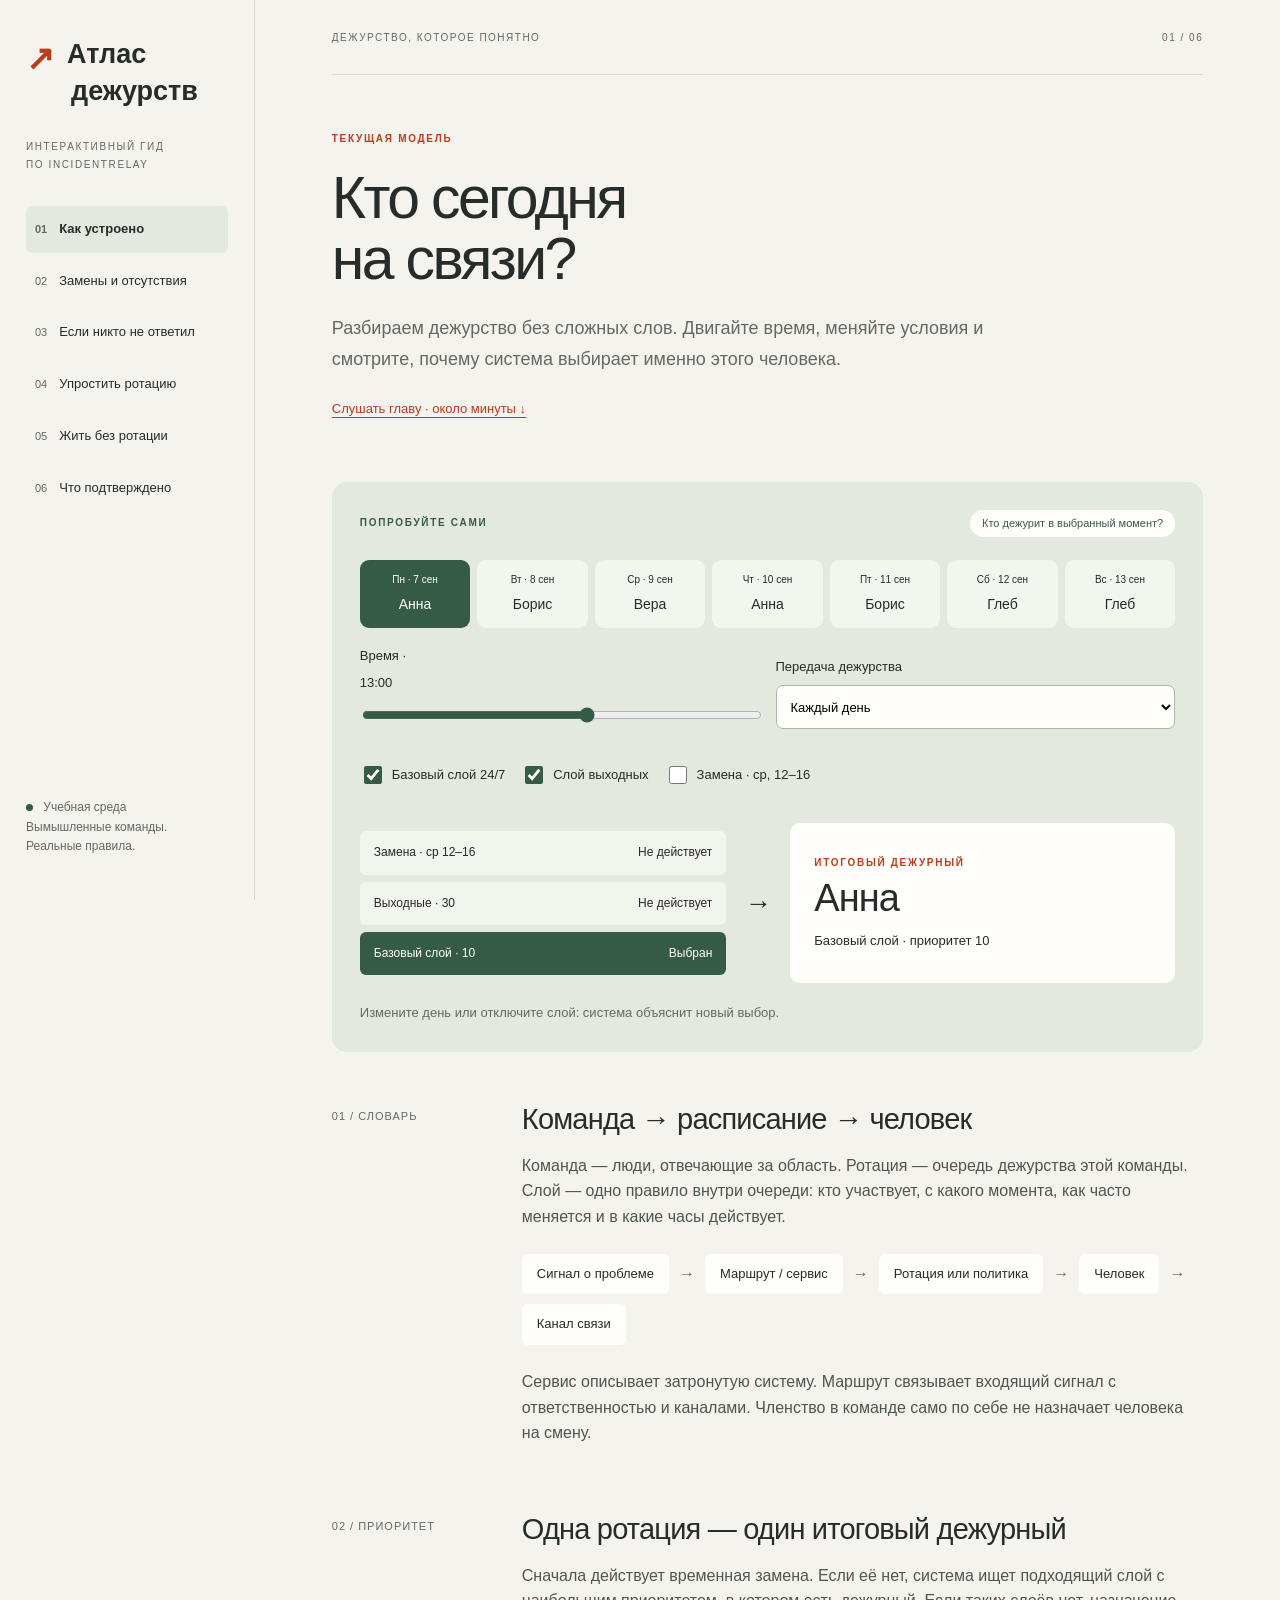
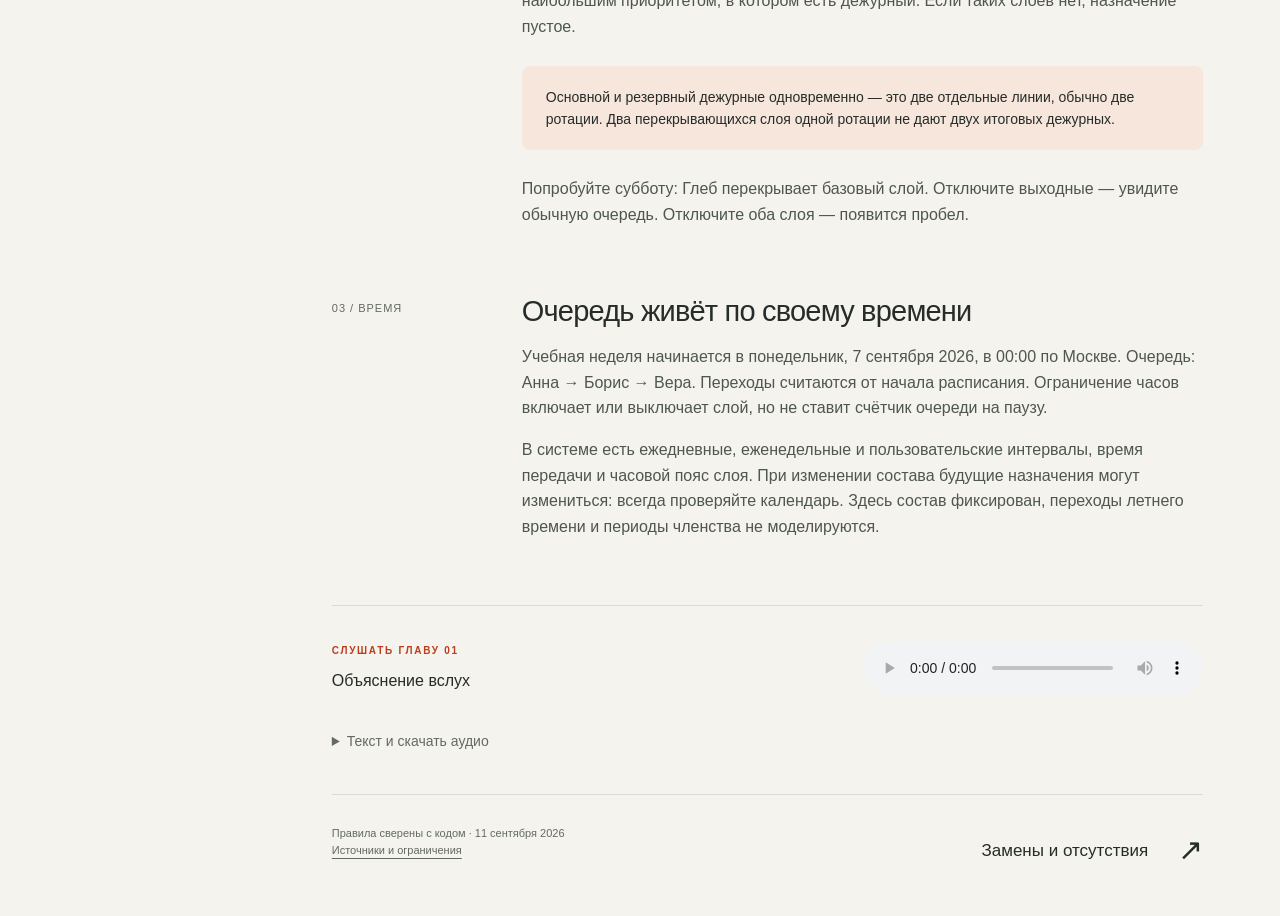
==== index.html @ 666bcbe5 "Build interactive Russian on-call atlas with six chapters and simulation tests" ====
<!doctype html><html lang="ru"><head><meta charset="utf-8"><meta name="viewport" content="width=device-width,initial-scale=1"><meta name="description" content="Разбираем дежурство без сложных слов. Двигайте время, меняйте условия и смотрите, почему система выбирает именно этого человека."><meta name="theme-color" content="#f5f3ed"><title>Как устроено — Атлас дежурств</title><link rel="icon" href="favicon.svg" type="image/svg+xml"><link rel="stylesheet" href="style.css"><script src="model.js" defer></script><script src="app.js" defer></script></head><body data-page="index"><a class="skip" href="#main">Перейти к содержимому</a><aside><a class="brand" href="index.html"><b class="brandmark">↗</b> Атлас<br><span>дежурств</span></a><p class="side-caption">ИНТЕРАКТИВНЫЙ ГИД<br>ПО INCIDENTRELAY</p><nav aria-label="Главы"><a href="index.html" data-page="index"><span>01</span>Как устроено</a><a href="replacements.html" data-page="replacements"><span>02</span>Замены и отсутствия</a><a href="escalation.html" data-page="escalation"><span>03</span>Если никто не ответил</a><a href="simplify.html" data-page="simplify"><span>04</span>Упростить ротацию</a><a href="alternatives.html" data-page="alternatives"><span>05</span>Жить без ротации</a><a href="about.html" data-page="about"><span>06</span>Что подтверждено</a></nav><div class="side-bottom"><span class="dot"></span> Учебная среда<p>Вымышленные команды.<br>Реальные правила.</p></div></aside><main id="main"><header><span>ДЕЖУРСТВО, КОТОРОЕ ПОНЯТНО</span><span>01 / 06</span></header><section class="hero"><p class="eyebrow">ТЕКУЩАЯ МОДЕЛЬ</p><h1>Кто сегодня<br>на связи?</h1><p class="lead">Разбираем дежурство без сложных слов. Двигайте время, меняйте условия и смотрите, почему система выбирает именно этого человека.</p><a class="audiojump" href="#audio">Слушать главу · около минуты ↓</a></section><div id="chapter"></div><section id="audio" class="listen" aria-label="Аудиогид"><div><span class="eyebrow">СЛУШАТЬ ГЛАВУ 01</span><p>Объяснение вслух</p></div><audio controls preload="metadata" src="audio/01.mp3">Аудио доступно по ссылке ниже.</audio><details><summary>Текст и скачать аудио</summary><p>Добро пожаловать в атлас дежурств. Представьте эстафетную палочку: в каждый момент у неё есть один владелец. Команда отвечает на вопрос, чья это область. Ротация отвечает на вопрос, кто сейчас держит палочку. А слой — это правило: например, рабочие часы или выходные. Откройте модель и выберите субботу. Слой выходного дня перекрывает базовое расписание, потому что его приоритет выше. Но это не два дежурных одновременно: на выходе одной ротации один человек. Теперь включите замену и выберите среду, тринадцать часов. На четыре часа палочку получает Илья. После шестнадцати часов система снова следует исходному расписанию. Очередь не начинается заново. Если отключить все подходящие слои и не назначить замену, владельца не будет. Само наличие команды ещё не означает, что кто-то дежурит. Эта модель показывает правила из кода, а имена и даты здесь учебные.</p><a href="audio/01.mp3" download>Скачать MP3</a><p class="muted">Синтезированный голос. Можно читать главу и менять модель во время прослушивания.</p></details></section><footer><p>Правила сверены с кодом · 11 сентября 2026<br><a href="about.html">Источники и ограничения</a></p><a class="next" href="replacements.html">Замены и отсутствия <span>↗</span></a></footer></main></body></html>
---- style.css ----
:root{--paper:#f5f3ed;--ink:#252c29;--muted:#626a63;--line:#d7dcd2;--accent:#bc3c1e;--soft:#f6e6dc;--green:#365b45;--sage:#e4e9df;--white:#fffefa}*{box-sizing:border-box}body{margin:0;background:var(--paper);color:var(--ink);font:16px/1.6 -apple-system,BlinkMacSystemFont,"Segoe UI",sans-serif}a{color:inherit;text-underline-offset:4px}button,input,select{font:inherit}button,a,input,select,summary{touch-action:manipulation}button{cursor:pointer;border:1px solid #abb6a7;background:transparent;color:var(--ink);border-radius:9px;padding:10px 16px;min-height:44px}button:hover{background:var(--sage)}button:disabled{cursor:default;opacity:.5}button.primary{background:var(--ink);border-color:var(--ink);color:var(--white)}button[aria-pressed=true]{background:var(--ink);color:var(--white)}a:focus-visible,button:focus-visible,input:focus-visible,select:focus-visible,summary:focus-visible{outline:3px solid var(--accent);outline-offset:4px}.skip{position:absolute;top:-100px;z-index:9;background:var(--white);padding:12px}.skip:focus{top:8px}aside{position:fixed;inset:0 auto 0 0;width:255px;padding:40px 26px 28px;border-inline-end:1px solid var(--line);display:flex;flex-direction:column}.brand{font-size:27px;font-weight:650;line-height:1.08;text-decoration:none}.brand span{padding-inline-start:45px}.brandmark{float:left;font-size:34px;color:var(--accent);padding-inline-end:13px}.side-caption{font-size:10px;letter-spacing:1.6px;line-height:1.8;color:var(--muted);margin:32px 0}nav{display:grid;gap:5px}nav a{text-decoration:none;border-radius:6px;font-size:13px;padding:13px 9px}nav a span{color:var(--muted);font-size:11px;margin-inline-end:12px}nav a[aria-current=page]{background:var(--sage);font-weight:600}nav a:hover{background:var(--sage)}.side-bottom{margin-top:auto;padding-top:24px;font-size:12px;color:var(--muted)}.dot{display:inline-block;width:7px;height:7px;border-radius:50%;background:var(--green);margin-inline-end:7px}main{margin-inline-start:255px;max-width:1440px;padding:30px 6vw 0}header{display:flex;justify-content:space-between;gap:20px;font-size:10px;letter-spacing:1.5px;color:var(--muted);padding-bottom:28px;border-bottom:1px solid var(--line)}.hero{padding:56px 0 35px}.eyebrow{font-size:10px;letter-spacing:1.7px;font-weight:650;color:var(--accent)}h1{font-size:clamp(40px,4.6vw,72px);font-weight:500;line-height:1.04;letter-spacing:-2.6px;margin:20px 0 24px}h2{font-size:29px;font-weight:500;letter-spacing:-.8px;line-height:1.2;margin:0 0 16px}h3{font-size:18px;font-weight:600;margin:0 0 8px}p{margin:0 0 16px}.lead{max-width:710px;font-size:18px;line-height:1.7;color:var(--muted)}.lab{background:var(--sage);border-radius:15px;padding:28px;margin:12px 0 50px}.lab-top{display:flex;align-items:center;justify-content:space-between;gap:14px;margin-bottom:23px}.lab-top .eyebrow{color:var(--green)}.pill{background:var(--white);border-radius:100px;padding:5px 12px;font-size:11px;color:var(--green)}.controls{display:flex;align-items:end;gap:16px;flex-wrap:wrap;margin:18px 0 24px}.controls label{font-size:13px;display:grid;gap:7px;flex:1;min-width:130px}.controls label.check{display:flex;align-items:center;min-height:44px;flex:none}.controls select,.controls input[type=number]{width:100%;background:var(--white);border:1px solid #abb6a7;border-radius:7px;padding:10px;min-height:44px}.controls input[type=range]{accent-color:var(--green);width:100%;min-height:24px}.controls input[type=checkbox]{accent-color:var(--green);width:18px;height:18px}.week{display:grid;grid-template-columns:repeat(7,1fr);gap:7px}.day{display:grid;gap:5px;min-width:0;padding:12px 4px;border:0;background:#f3f5ef}.day small{font-size:10px}.day b{font-size:14px;font-weight:500}.day[aria-pressed=true]{background:var(--green)}.decision{display:grid;grid-template-columns:1fr 32px 1.05fr;align-items:center;gap:16px;margin:26px 0 20px}.layers{display:grid;gap:7px}.layer{padding:12px 14px;border-radius:6px;background:#f2f4ee;font-size:12px;display:flex;justify-content:space-between;gap:12px}.layer.winner{background:var(--green);color:white}.arrow{font-size:27px;text-align:center}.result{padding:24px;background:var(--white);border-radius:10px;min-height:160px;display:flex;flex-direction:column;justify-content:center}.result .name{font-size:38px;line-height:1.2;letter-spacing:-1px;margin:5px 0 10px}.result p{font-size:13px;margin:0}.avatar{display:inline-flex;width:36px;height:36px;align-items:center;justify-content:center;border-radius:50%;background:var(--soft);color:var(--accent);font-weight:500;font-size:14px;margin-inline-end:10px}.hint{font-size:13px;color:var(--muted);margin-bottom:0}.explain{display:grid;grid-template-columns:160px 1fr;gap:30px;margin:50px 0}.explain .step{font-size:11px;letter-spacing:1px;color:var(--muted);padding-top:6px}.prose{max-width:730px}.prose p{color:#4d574f}.callout{padding:20px 24px;background:var(--soft);border-radius:8px;font-size:14px;margin:26px 0}.flow{display:flex;align-items:center;gap:10px;flex-wrap:wrap;margin:24px 0}.flow span{background:var(--white);padding:10px 15px;border-radius:6px;font-size:13px}.flow i{font-style:normal;color:var(--muted)}.bar{display:flex;min-height:76px;gap:3px;margin:10px 0}.segment{display:flex;flex-direction:column;justify-content:center;align-items:center;background:var(--green);color:white;min-width:0;font-size:13px;text-align:center;padding:8px 1px}.segment.override{background:var(--accent)}.segment small{font-size:10px}.ticks{display:flex;justify-content:space-between;font-size:11px;color:var(--muted)}.status{background:var(--white);border-radius:9px;padding:22px;margin:20px 0}.status h3{font-size:26px;font-weight:500;letter-spacing:-.5px}.bad{color:#a73220}.good{color:var(--green)}.steps{display:grid;grid-template-columns:repeat(3,1fr);gap:10px}.target{background:#f3f5ef;padding:20px 15px;border-radius:8px}.target.active{background:var(--green);color:white}.target small{display:block;margin-bottom:12px}.target b{font-size:21px;font-weight:500}.eventlog{font-size:13px;max-height:220px;overflow:auto;list-style:none;padding:0;margin:22px 0 0}.eventlog li{padding:9px 0;border-top:1px solid #c7cfc2}.eventlog time{display:inline-block;min-width:62px;font-variant-numeric:tabular-nums}.actionrow{display:flex;gap:10px;flex-wrap:wrap;margin-top:20px}.tablewrap{overflow:auto}table{width:100%;border-collapse:collapse;text-align:left;font-size:13px;min-width:460px}th,td{padding:14px 12px;border-bottom:1px solid var(--line);vertical-align:top}th{font-weight:600}.loadrow{display:flex;gap:10px;flex-wrap:wrap;margin:25px 0}.job{padding:13px 19px;border-radius:7px;background:var(--white);font-size:13px}.job.wait{background:var(--soft);color:var(--accent)}.listen{border-top:1px solid var(--line);padding:30px 0;display:flex;flex-wrap:wrap;align-items:center;gap:20px;justify-content:space-between}.listen p{margin:6px 0}.listen audio{width:min(100%,340px)}details{width:100%;font-size:14px}summary{cursor:pointer;min-height:44px;padding:10px 0;color:var(--muted)}details p{max-width:760px;padding:12px 0}.muted{color:var(--muted);font-size:12px}footer{padding:30px 0 40px;border-top:1px solid var(--line);display:flex;gap:25px;justify-content:space-between;font-size:11px;color:var(--muted)}.next{font-size:17px;display:flex;align-items:center;gap:30px;text-decoration:none;color:var(--ink)}.next span{font-size:30px}.source{overflow-wrap:anywhere}code{font-size:12px;background:var(--sage);padding:2px 4px;border-radius:3px}ul{padding-inline-start:20px}li{margin-bottom:8px}@media(min-width:1600px){main{padding-inline:90px}}@media(max-width:1050px){aside{width:210px;padding:30px 18px}main{margin-inline-start:210px;padding-inline:4vw}.explain{grid-template-columns:100px 1fr;gap:20px}.week{gap:3px}.day b{font-size:12px}}@media(max-width:780px){aside{position:static;width:auto;padding:22px 22px 12px;border:0}.brand{font-size:23px}.brand br{display:none}.brand span{padding:0}.brandmark{font-size:26px}.side-caption,.side-bottom{display:none}nav{display:flex;overflow:auto;margin-top:20px;gap:6px;padding-bottom:6px}nav a{white-space:nowrap;padding:11px;font-size:12px}main{margin:0;padding:12px 22px 0}header{font-size:8px;padding-bottom:17px}.hero{padding-top:34px}h1{font-size:49px}.lead{font-size:16px}.lab{padding:20px;margin-bottom:32px}.explain{grid-template-columns:1fr;gap:10px;margin:36px 0}.decision{grid-template-columns:1fr 24px 1fr;gap:8px}.result{padding:15px}.result .name{font-size:31px}.layer{padding:10px;font-size:11px}.week{grid-template-columns:repeat(7,minmax(0,1fr))}.day{padding:10px 0;font-size:12px}.day b{font-size:10px}.steps{gap:6px}.target{padding:15px 10px}.target b{font-size:17px}footer{flex-direction:column}.next{justify-content:space-between}h2{font-size:25px}}@media(max-width:400px){h1{font-size:41px;letter-spacing:-1.8px}main{padding-inline:16px}.lab{padding:14px}.decision{grid-template-columns:1fr}.arrow{transform:rotate(90deg);line-height:1}.result{min-height:110px}.day small{font-size:9px}.target b{font-size:15px}.lab-top{align-items:start}.pill{font-size:10px}.controls{gap:12px}}@media(prefers-reduced-motion:no-preference){button,a{transition:background .15s,color .15s}}@media print{aside,audio,.controls,.actionrow{display:none}main{margin:0;padding:0}.lab{break-inside:avoid}body{background:white}}
[hidden]{display:none!important}
.prose,.explain>div{min-width:0}.controls label.check{max-width:100%;min-width:0}.controls input[type=checkbox]{flex-shrink:0}@media(max-width:780px){.brand span{margin-inline-start:6px}}
.steps{grid-template-columns:repeat(3,minmax(0,1fr))}.target{min-width:0}.target small{overflow-wrap:anywhere}@media(max-width:400px){.target small{font-size:11px}}

.audiojump{display:inline-block;color:var(--accent);font-size:13px;min-height:44px;padding-top:8px}
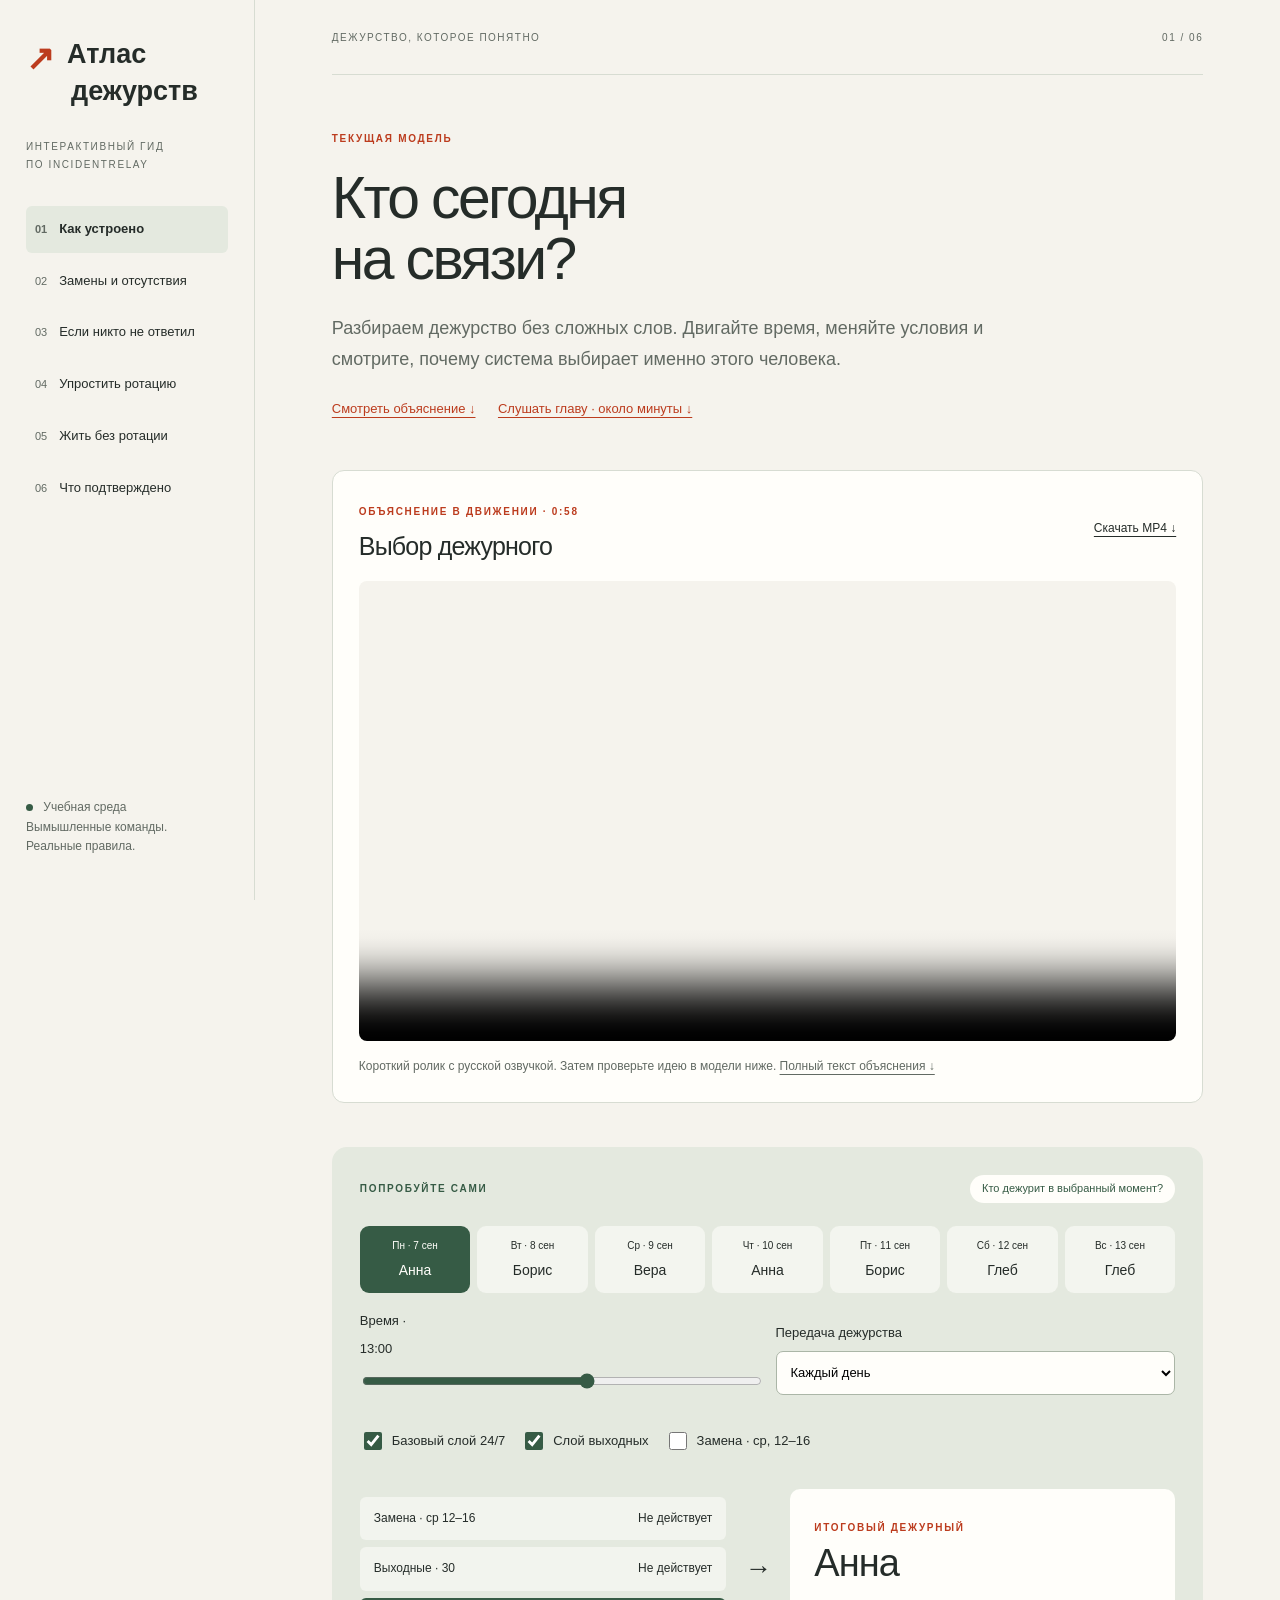
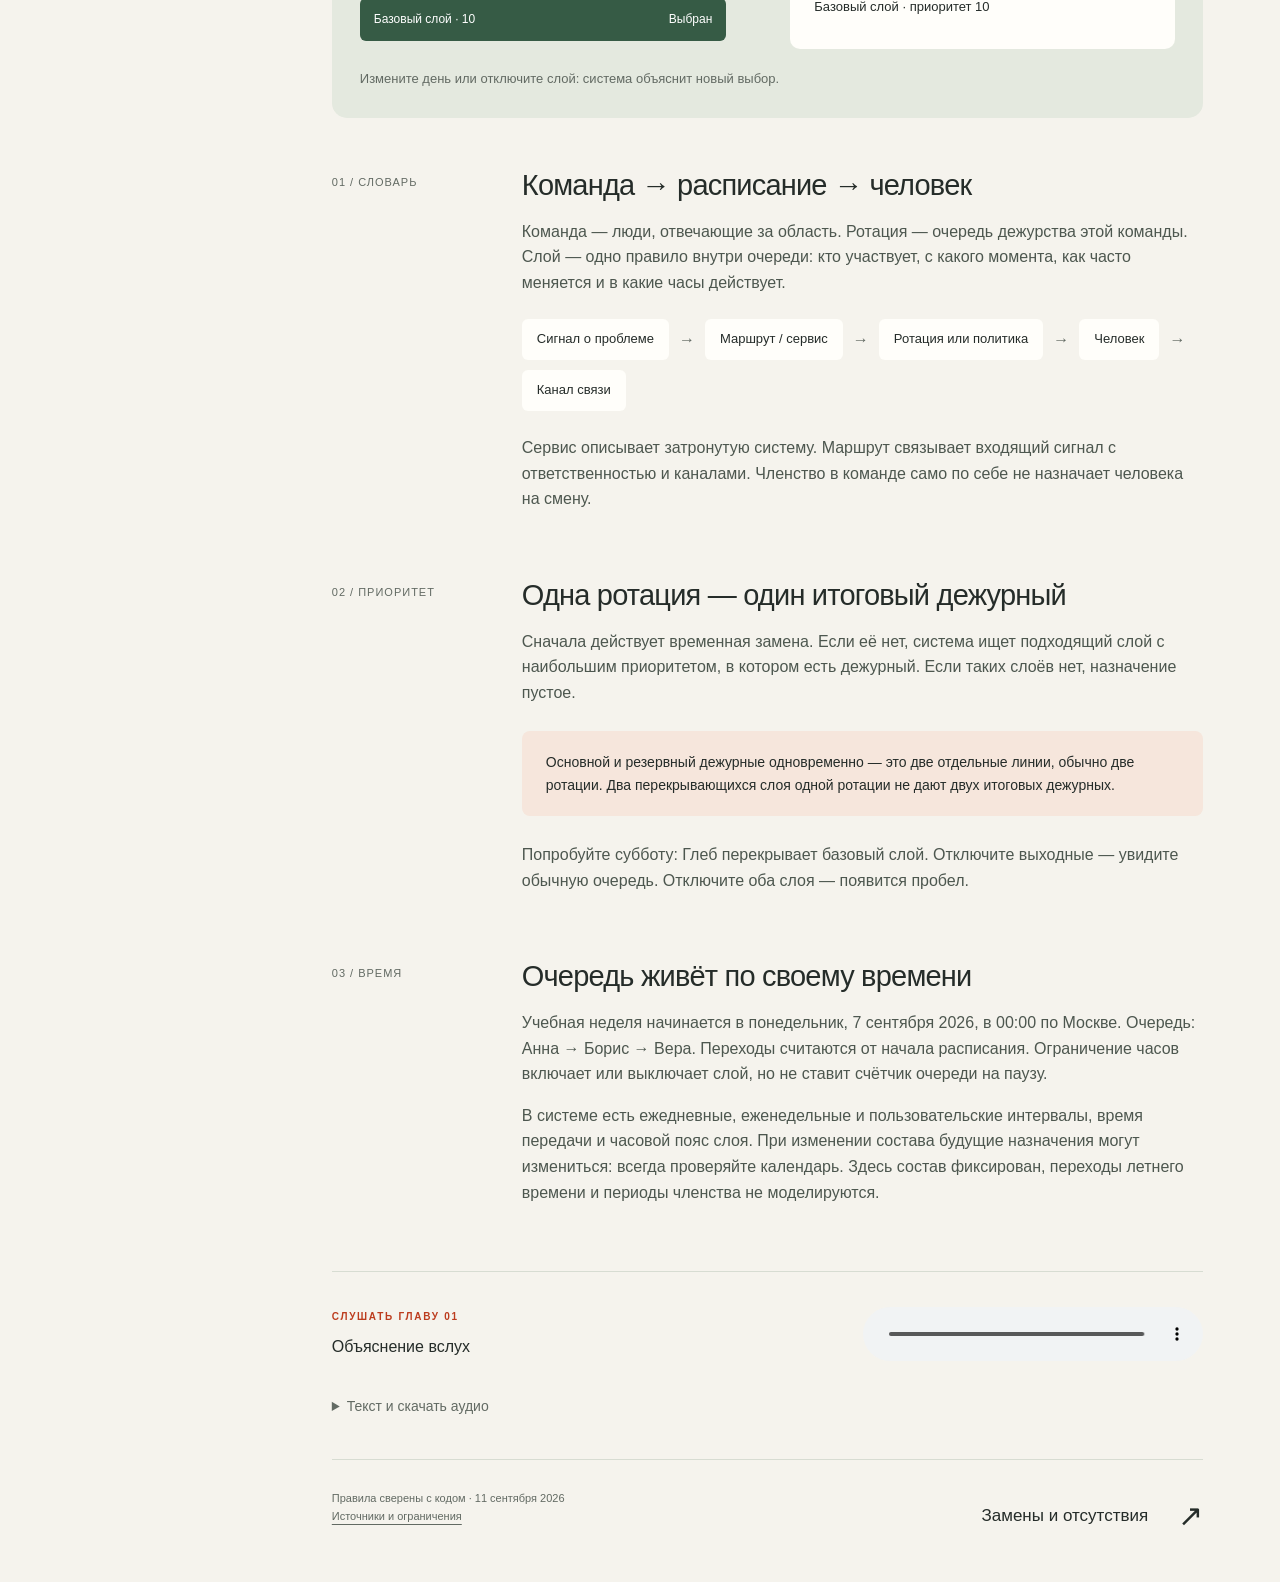
==== commit 8f420075: "Embed three narrated concept videos in the atlas" ====
--- a/index.html
+++ b/index.html
@@ -1 +1 @@
-<!doctype html><html lang="ru"><head><meta charset="utf-8"><meta name="viewport" content="width=device-width,initial-scale=1"><meta name="description" content="Разбираем дежурство без сложных слов. Двигайте время, меняйте условия и смотрите, почему система выбирает именно этого человека."><meta name="theme-color" content="#f5f3ed"><title>Как устроено — Атлас дежурств</title><link rel="icon" href="favicon.svg" type="image/svg+xml"><link rel="stylesheet" href="style.css"><script src="model.js" defer></script><script src="app.js" defer></script></head><body data-page="index"><a class="skip" href="#main">Перейти к содержимому</a><aside><a class="brand" href="index.html"><b class="brandmark">↗</b> Атлас<br><span>дежурств</span></a><p class="side-caption">ИНТЕРАКТИВНЫЙ ГИД<br>ПО INCIDENTRELAY</p><nav aria-label="Главы"><a href="index.html" data-page="index"><span>01</span>Как устроено</a><a href="replacements.html" data-page="replacements"><span>02</span>Замены и отсутствия</a><a href="escalation.html" data-page="escalation"><span>03</span>Если никто не ответил</a><a href="simplify.html" data-page="simplify"><span>04</span>Упростить ротацию</a><a href="alternatives.html" data-page="alternatives"><span>05</span>Жить без ротации</a><a href="about.html" data-page="about"><span>06</span>Что подтверждено</a></nav><div class="side-bottom"><span class="dot"></span> Учебная среда<p>Вымышленные команды.<br>Реальные правила.</p></div></aside><main id="main"><header><span>ДЕЖУРСТВО, КОТОРОЕ ПОНЯТНО</span><span>01 / 06</span></header><section class="hero"><p class="eyebrow">ТЕКУЩАЯ МОДЕЛЬ</p><h1>Кто сегодня<br>на связи?</h1><p class="lead">Разбираем дежурство без сложных слов. Двигайте время, меняйте условия и смотрите, почему система выбирает именно этого человека.</p><a class="audiojump" href="#audio">Слушать главу · около минуты ↓</a></section><div id="chapter"></div><section id="audio" class="listen" aria-label="Аудиогид"><div><span class="eyebrow">СЛУШАТЬ ГЛАВУ 01</span><p>Объяснение вслух</p></div><audio controls preload="metadata" src="audio/01.mp3">Аудио доступно по ссылке ниже.</audio><details><summary>Текст и скачать аудио</summary><p>Добро пожаловать в атлас дежурств. Представьте эстафетную палочку: в каждый момент у неё есть один владелец. Команда отвечает на вопрос, чья это область. Ротация отвечает на вопрос, кто сейчас держит палочку. А слой — это правило: например, рабочие часы или выходные. Откройте модель и выберите субботу. Слой выходного дня перекрывает базовое расписание, потому что его приоритет выше. Но это не два дежурных одновременно: на выходе одной ротации один человек. Теперь включите замену и выберите среду, тринадцать часов. На четыре часа палочку получает Илья. После шестнадцати часов система снова следует исходному расписанию. Очередь не начинается заново. Если отключить все подходящие слои и не назначить замену, владельца не будет. Само наличие команды ещё не означает, что кто-то дежурит. Эта модель показывает правила из кода, а имена и даты здесь учебные.</p><a href="audio/01.mp3" download>Скачать MP3</a><p class="muted">Синтезированный голос. Можно читать главу и менять модель во время прослушивания.</p></details></section><footer><p>Правила сверены с кодом · 11 сентября 2026<br><a href="about.html">Источники и ограничения</a></p><a class="next" href="replacements.html">Замены и отсутствия <span>↗</span></a></footer></main></body></html>+<!doctype html><html lang="ru"><head><meta charset="utf-8"><meta name="viewport" content="width=device-width,initial-scale=1"><meta name="description" content="Разбираем дежурство без сложных слов. Двигайте время, меняйте условия и смотрите, почему система выбирает именно этого человека."><meta name="theme-color" content="#f5f3ed"><title>Как устроено — Атлас дежурств</title><link rel="icon" href="favicon.svg" type="image/svg+xml"><link rel="stylesheet" href="style.css"><script src="model.js" defer></script><script src="app.js" defer></script></head><body data-page="index"><a class="skip" href="#main">Перейти к содержимому</a><aside><a class="brand" href="index.html"><b class="brandmark">↗</b> Атлас<br><span>дежурств</span></a><p class="side-caption">ИНТЕРАКТИВНЫЙ ГИД<br>ПО INCIDENTRELAY</p><nav aria-label="Главы"><a href="index.html" data-page="index"><span>01</span>Как устроено</a><a href="replacements.html" data-page="replacements"><span>02</span>Замены и отсутствия</a><a href="escalation.html" data-page="escalation"><span>03</span>Если никто не ответил</a><a href="simplify.html" data-page="simplify"><span>04</span>Упростить ротацию</a><a href="alternatives.html" data-page="alternatives"><span>05</span>Жить без ротации</a><a href="about.html" data-page="about"><span>06</span>Что подтверждено</a></nav><div class="side-bottom"><span class="dot"></span> Учебная среда<p>Вымышленные команды.<br>Реальные правила.</p></div></aside><main id="main"><header><span>ДЕЖУРСТВО, КОТОРОЕ ПОНЯТНО</span><span>01 / 06</span></header><section class="hero"><p class="eyebrow">ТЕКУЩАЯ МОДЕЛЬ</p><h1>Кто сегодня<br>на связи?</h1><p class="lead">Разбираем дежурство без сложных слов. Двигайте время, меняйте условия и смотрите, почему система выбирает именно этого человека.</p><a class="audiojump videojump" href="#video">Смотреть объяснение ↓</a> <a class="audiojump" href="#audio">Слушать главу · около минуты ↓</a></section><section class="film" id="video" aria-labelledby="film-title"><div class="film-heading"><div><span class="eyebrow">ОБЪЯСНЕНИЕ В ДВИЖЕНИИ · 0:58</span><h2 id="film-title">Выбор дежурного</h2></div><a href="video/01.mp4" download>Скачать MP4 ↓</a></div><video controls playsinline preload="none" width="1280" height="720" poster="video/01.jpg" aria-label="Видео: Выбор дежурного"><source src="video/01.mp4" type="video/mp4">Ваш браузер не поддерживает видео. <a href="video/01.mp4">Скачайте ролик</a>.</video><p class="film-caption">Короткий ролик с русской озвучкой. Затем проверьте идею в модели ниже. <a href="#audio">Полный текст объяснения ↓</a></p></section><div id="chapter"></div><section id="audio" class="listen" aria-label="Аудиогид"><div><span class="eyebrow">СЛУШАТЬ ГЛАВУ 01</span><p>Объяснение вслух</p></div><audio controls preload="metadata" src="audio/01.mp3">Аудио доступно по ссылке ниже.</audio><details><summary>Текст и скачать аудио</summary><p>Добро пожаловать в атлас дежурств. Представьте эстафетную палочку: в каждый момент у неё есть один владелец. Команда отвечает на вопрос, чья это область. Ротация отвечает на вопрос, кто сейчас держит палочку. А слой — это правило: например, рабочие часы или выходные. Откройте модель и выберите субботу. Слой выходного дня перекрывает базовое расписание, потому что его приоритет выше. Но это не два дежурных одновременно: на выходе одной ротации один человек. Теперь включите замену и выберите среду, тринадцать часов. На четыре часа палочку получает Илья. После шестнадцати часов система снова следует исходному расписанию. Очередь не начинается заново. Если отключить все подходящие слои и не назначить замену, владельца не будет. Само наличие команды ещё не означает, что кто-то дежурит. Эта модель показывает правила из кода, а имена и даты здесь учебные.</p><a href="audio/01.mp3" download>Скачать MP3</a><p class="muted">Синтезированный голос. Можно читать главу и менять модель во время прослушивания.</p></details></section><footer><p>Правила сверены с кодом · 11 сентября 2026<br><a href="about.html">Источники и ограничения</a></p><a class="next" href="replacements.html">Замены и отсутствия <span>↗</span></a></footer></main></body></html>
--- a/style.css
+++ b/style.css
@@ -4,3 +4,5 @@
 .steps{grid-template-columns:repeat(3,minmax(0,1fr))}.target{min-width:0}.target small{overflow-wrap:anywhere}@media(max-width:400px){.target small{font-size:11px}}
 
 .audiojump{display:inline-block;color:var(--accent);font-size:13px;min-height:44px;padding-top:8px}
+
+.film{margin:0 0 44px;padding:26px;border:1px solid var(--line);border-radius:12px;background:var(--white)}.film-heading{display:flex;justify-content:space-between;gap:20px;align-items:center;margin-bottom:20px}.film-heading h2{font-size:25px;margin:9px 0 0}.film-heading>a{font-size:12px;white-space:nowrap;min-height:44px;display:flex;align-items:center}.film video{display:block;width:100%;height:auto;aspect-ratio:16/9;background:#f5f3ed;border-radius:8px}.film-caption{font-size:12px;color:var(--muted);margin:15px 0 0;line-height:1.7}.videojump{margin-right:18px}@media(max-width:780px){.film{padding:16px}.film-heading{display:block}.film-heading h2{font-size:22px}.film-heading>a{margin-top:5px}}@media print{.film video{display:none}}
